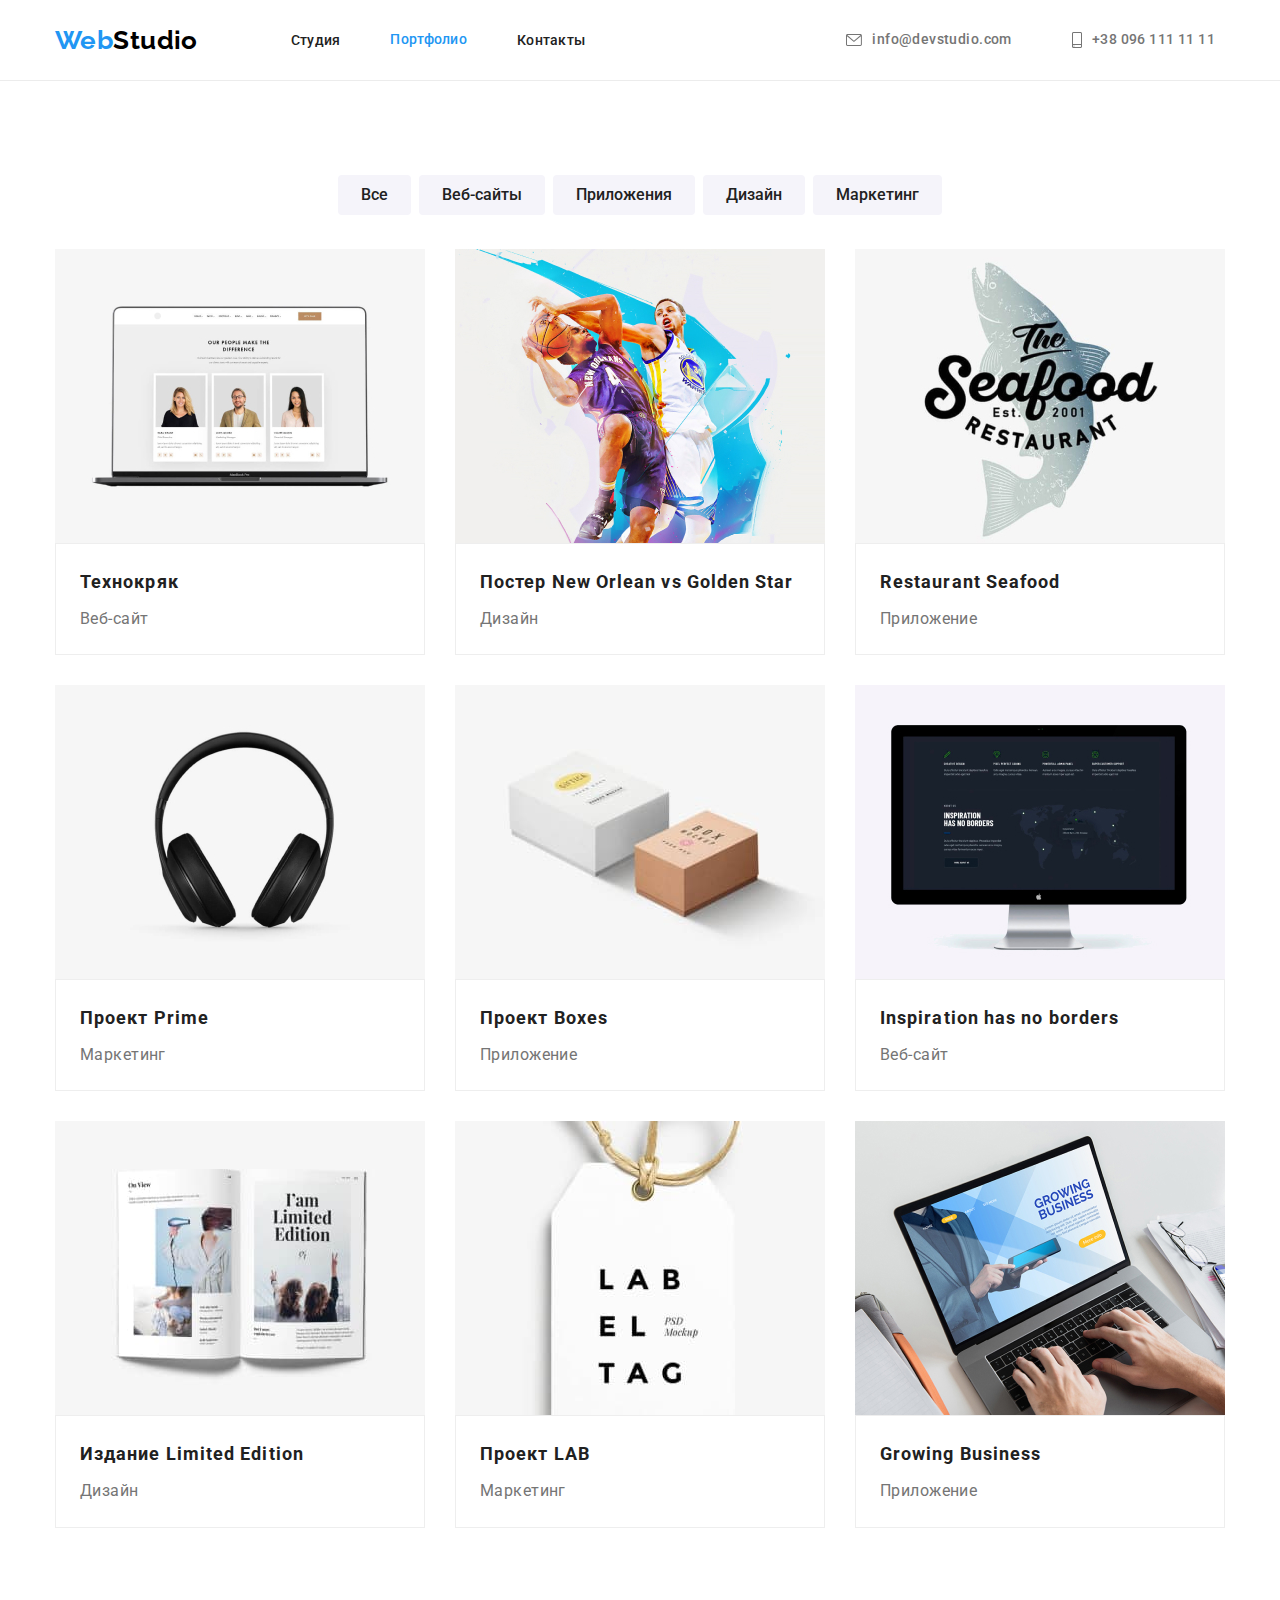
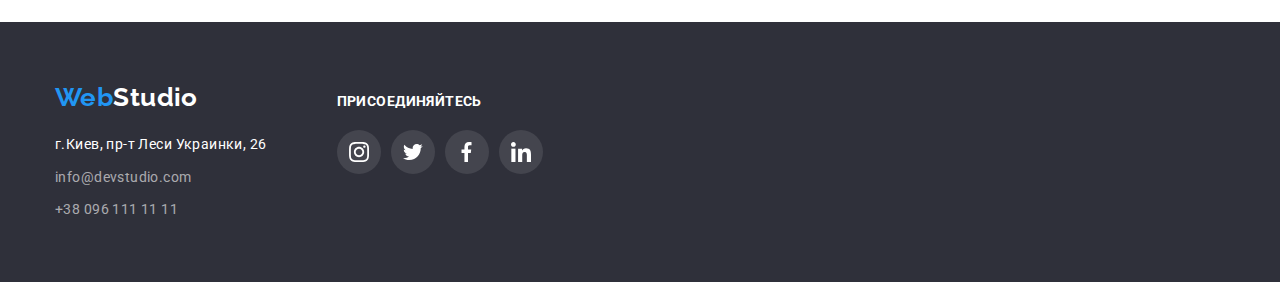
==== portfolio.html @ 2accdb9d "update" ====
<!DOCTYPE html>
<html lang="ru">
  <head>
    <meta charset="UTF-8" />
    <meta http-equiv="X-UA-Compatible" content="IE=edge" />
    <meta name="viewport" content="width=device-width, initial-scale=1.0" />
    <title>Документ</title>
    <link" rel="preconnect" href="https://fonts.googleapis.com" />
    <link rel="preconnect" href="https://fonts.gstatic.com" crossorigin />
    <link
      href="https://fonts.googleapis.com/css2?family=Raleway:wght@700&family=Roboto:wght@400;500;700;900&display=swap"
      rel="stylesheet"
    />
    <link
      rel="stylesheet"
      href="//cdnjs.cloudflare.com/ajax/libs/modern-normalize/1.1.0/modern-normalize.min.css"
    />
    <link rel="stylesheet" href="./css/styles.css" />
  </head>
  <body class="body">
    <header class="header">
      <div class="container header-container">
        <nav class="nav">
          <a lang="en" href="./index.html" class="logo">
            <span class="logo-accent">Web</span>Studio</a
          >
          <ul class="site-nav list">
            <li><a href="./index.html" class="link">Студия</a></li>
            <li>
              <a href="./portfolio.html" class="link current">Портфолио</a>
            </li>
            <li><a href="./portfolio.html" class="link">Контакты</a></li>
          </ul>
        </nav>
        <ul class="contact list">
          <li class="contact-list item">
            <a lang="en" href="mailto:info@devstudio.com" class="mailto">
              <svg class="icon-envelope" width="16px" height="12px">
                <use href="./images/symbol-defs.svg#icon-envelope"></use></svg
              >info@devstudio.com</a
            >
          </li>
          <li class="contact-list item">
            <a href="tel:+380961111111" class="phone"
              ><svg class="icon-tel" width="10px" height="16px">
                <use href="./images/symbol-defs.svg#icon-tel"></use>
              </svg>
              +38 096 111 11 11</a
            >
          </li>
        </ul>
      </div>
    </header>
    <main class="main">
      <section class="gallery">
        <div class="container">
          <h1 class="visually-hidden">Наши работы</h1>
          <ul class="btn-group">
            <li>
              <button class="button primary" type="button">Все</button>
            </li>
            <li>
              <button class="button primary" type="button">Веб-сайты</button>
            </li>
            <li>
              <button class="button primary" type="button">Приложения</button>
            </li>
            <li>
              <button class="button primary" type="button">Дизайн</button>
            </li>
            <li>
              <button class="button primary" type="button">Маркетинг</button>
            </li>
          </ul>
          <ul class="gallery-list">
            <li class="item">
              <a href="#" class="photo" target="_blank">
                <img src="./images/img-5.jpg" width="370" alt="Фото команды" />
                <div class="gallery-example">
                  <h2 class="gallery-title">Технокряк</h2>
                  <p class="example-work">Веб-сайт</p>
                </div>
              </a>
            </li>
            <li class="item">
              <a href="#" class="photo" target="_blank">
                <img
                  src="./images/img-6.jpg"
                  width="370"
                  alt="Фото спортсменов"
                />
                <div class="gallery-example">
                  <h2 class="gallery-title">
                    Постер New Orlean vs Golden Star
                  </h2>
                  <p class="example-work">Дизайн</p>
                </div>
              </a>
            </li>
            <li class="item">
              <a href="#" class="photo" target="_blank">
                <img
                  src="./images/img-7.jpg"
                  width="370"
                  alt="Фото ресторана"
                />
                <div class="gallery-example">
                  <h2 class="gallery-title">Restaurant Seafood</h2>
                  <p class="example-work">Приложение</p>
                </div>
              </a>
            </li>
            <li class="item">
              <a href="#" class="photo" target="_blank">
                <img
                  src="./images/img-8.jpg"
                  width="370"
                  alt="Фото ресторана"
                />
                <div class="gallery-example">
                  <h2 class="gallery-title">Проект Prime</h2>
                  <p class="example-work">Маркетинг</p>
                </div>
              </a>
            </li>
            <li class="item">
              <a href="#" class="photo" target="_blank">
                <img
                  src="./images/img17.jpg"
                  width="370"
                  alt="Фото ресторана"
                />
                <div class="gallery-example">
                  <h2 class="gallery-title">Проект Boxes</h2>
                  <p class="example-work">Приложение</p>
                </div>
              </a>
            </li>
            <li class="item">
              <a href="#" class="photo" target="_blank">
                <img
                  src="./images/img-10.jpg"
                  width="370"
                  alt="Фото ресторана"
                />
                <div class="gallery-example">
                  <h2 class="gallery-title">Inspiration has no borders</h2>
                  <p class="example-work">Веб-сайт</p>
                </div>
              </a>
            </li>
            <li class="item">
              <a href="#" class="photo" target="_blank">
                <img
                  src="./images/img31.jpg"
                  width="370"
                  alt="Фото ресторана"
                />
                <div class="gallery-example">
                  <h2 class="gallery-title">Издание Limited Edition</h2>
                  <p class="example-work">Дизайн</p>
                </div>
              </a>
            </li>
            <li class="item">
              <a href="#" class="photo" target="_blank">
                <img
                  src="./images/img32.jpg"
                  width="370"
                  alt="Фото ресторана"
                />
                <div class="gallery-example">
                  <h2 class="gallery-title">Проект LAB</h2>
                  <p class="example-work">Маркетинг</p>
                </div>
              </a>
            </li>
            <li class="item">
              <a href="#" class="photo" target="_blank">
                <img
                  src="./images/img33.jpg"
                  width="370"
                  alt="Фото ресторана"
                />
                <div class="gallery-example">
                  <h2 class="gallery-title">Growing Business</h2>
                  <p class="example-work">Приложение</p>
                </div>
              </a>
            </li>
          </ul>
        </div>
      </section>
    </main>
    <footer class="footer">
      <div class="container footer-container">
        <div class="locate">
          <a lang="en" href="./index.html" class="logo-footer"
            ><span class="logo-accent">Web</span>Studio</a
          >
          <address class="adress">
            <ul class="adress-list">
              <li class="adress-item">г.Киев, пр-т Леси Украинки, 26</li>
              <li>
                <a lang="en" href="mailto:info@devstudio.com" class="tel-item"
                  >info@devstudio.com</a
                >
              </li>
              <li>
                <a href="tel:+380961111111" class="tel-item"
                  >+38 096 111 11 11</a
                >
              </li>
            </ul>
          </address>
        </div>
        <div class="join">
          <h3 class="join-title">Присоединяйтесь</h3>
          <ul class="join-list">
            <li class="join-item">
              <a href="" class="join-social-net link">
                <svg class="join-icon" width="20" height="20">
                  <use href="./images/symbol-defs.svg#icon-instagram2" />
                </svg>
              </a>
            </li>
            <li class="join-item">
              <a href="" class="join-social-net link">
                <svg class="join-icon" width="20" height="20">
                  <use href="./images/symbol-defs.svg#icon-twitter" />
                </svg>
              </a>
            </li>
            <li class="join-item">
              <a href="" class="join-social-net link">
                <svg class="join-icon" width="20" height="20">
                  <use href="./images/symbol-defs.svg#icon-facebook" />
                </svg>
              </a>
            </li>
            <li class="join-item">
              <a href="" class="join-social-net link">
                <svg class="join-icon" width="20" height="20">
                  <use href="./images/symbol-defs.svg#icon-linkedin" />
                </svg>
              </a>
            </li>
          </ul>
        </div>
      </div>
    </footer>
  </body>
</html>
---- css/styles.css ----
:root {
  --primary-text-color: #212121;
  --title-text-color: #757575;
  --secondary-title-text-color: #000000;
  --accent-color: #2196f3;
  --secondary-accent-color: #188ce8;
  --primary-white-color: #ffffff;
  --primary-background-color: #2f303a;
  --secondary-background-color: #f5f4fa;
}

body {
  font-family: "Roboto", sans-serif;
  font-size: 14px;
  letter-spacing: 0.03em;
  color: var(--primary-text-color);
  background-color: var(--primary-white-color);
}

*,
*:before,
*:after {
  padding: 0px;
  margin: 0px;
  box-sizing: border-box;
}

ul {
  list-style: none;
  padding: 0px;
  margin: 0px;
}

h1,
h2,
h3,
h4,
h5,
h6,
p {
  margin-top: 0px;
  margin-bottom: 0px;
}

.site-nav {
  display: flex;
  align-items: center;
  justify-content: space-between;
  gap: 50px;
}

a {
  text-decoration: none;
}

.container {
  width: 1200px;
  padding-right: 15px;
  padding-left: 15px;
  margin-left: auto;
  margin-right: auto;
}

img {
  display: block;
  width: 100%;
  height: auto;
}

.header {
  border-bottom: 1px solid #ececec;
}

header.container {
  display: flex;
  align-items: center;
  justify-content: space-between;
}

.header-container {
  display: flex;
  align-items: center;
}

.nav {
  display: flex;
  align-items: center;
}

.logo {
  margin-right: 93px;
  padding-top: 24px;
  padding-bottom: 24px;
  text-decoration: none;
  font-family: "Raleway", sans-serif;
  font-weight: 700;
  font-size: 26px;
  line-height: 1.19;
  color: var(--secondary-title-text-color);
}

.logo-accent {
  color: var(--accent-color);
}

.link.current {
  display: block;
  padding-top: 32px;
  padding-bottom: 32px;
  color: var(--accent-color);
}

.link:hover,
.link:focus {
  color: var(--accent-color);
}

.link {
  font-weight: 500;
  font-size: 14px;
  line-height: 1.14;
  letter-spacing: 0.02em;
  color: var(--primary-text-color);
}

.contact {
  display: flex;
  align-items: center;
  gap: 50px;
  margin-left: auto;
}

.contact-list {
  display: flex;
  align-items: center;
  margin-right: 10px;
  gap: 10px;
}

.mailto {
  display: flex;
  align-items: center;
  padding-top: 32px;
  padding-bottom: 32px;
  font-weight: 500;
  font-size: 14px;
  line-height: 1.14;
  display: flex;
  align-items: center;
  color: var(--title-text-color);
  fill: currentColor;
}

.mailto:hover,
.mailto:focus {
  color: var(--accent-color);
}

.icon-envelope {
  margin-right: 10px;
}

.icon-envelope:hover,
.icon-envelope:focus {
  fill: var(--accent-color);
}

.phone {
  display: block;
  padding-top: 32px;
  padding-bottom: 32px;
  font-family: inherit;
  font-weight: 500;
  font-size: 14px;
  line-height: 1.14;
  display: flex;
  align-items: center;
  color: var(--title-text-color);
  fill: currentColor;
}

.phone:hover,
.phone:focus {
  color: var(--accent-color);
}

.icon-tel {
  margin-right: 10px;
}

.icon-tel:hover,
.icon-tel:focus {
  fill: var(--accent-color);
}

.hero {
  padding-top: 200px;
  padding-bottom: 200px;
  text-align: center;
  background-image: linear-gradient(
      to right,
      rgba(47, 48, 58, 0.4),
      rgba(47, 48, 58, 0.4)
    ),
    url(../images/herobg.jpg);
  background-color: var(--primary-background-color);
}

.overlay {
  max-width: 1600px;
  min-height: 600px;
  margin-left: auto;
  margin-right: auto;
  background-color: #c4c4c4;
  background-size: cover;
  background-repeat: no-repeat;
  background-position: center;
  text-align: center;
  outline: 1px solid black;
}

.hero-title {
  width: 696px;
  margin-bottom: 35px;
  margin-left: auto;
  margin-right: auto;
  font-weight: 900;
  font-size: 44px;
  text-transform: uppercase;
  line-height: 1.36;
  letter-spacing: 0.06em;
  color: var(--primary-white-color);
}

.button-primary:hover,
.button-primary:focus {
  background-color: var(--secondary-accent-color);
  color: var(--primary-white-color);
}

.button-primary {
  display: flex;
  align-items: center;
  text-align: center;
  justify-content: center;
  padding: 10px 22px;
  margin-bottom: 0px;
  margin-left: auto;
  margin-right: auto;
  border: none;
  border-radius: 4px;
  width: 200px;
  font-family: inherit;
  cursor: pointer;
  font-weight: 700;
  font-size: 16px;
  line-height: 1.88;
  letter-spacing: 0.06em;
  color: var(--primary-white-color);
  background-color: var(--accent-color);
}

.button {
  gap: 8px;
  padding: 8px 22px;
  color: var(--primary-text-color);
  background-color: var(--secondary-background-color);
  border: none;
}

.button.primary {
  display: flex;
  align-items: center;
  text-align: center;
  min-width: 73px;
  border-radius: 4px;
  margin-left: 0px;
  font-family: inherit;
  cursor: pointer;
  font-weight: 500;
  font-size: 16px;
  line-height: 1.6;
  color: var(--primary-white-color);
  background-color: var(--accent-color);
}

.btn-group .button:hover,
.btn-group .button:focus {
  color: var(--primary-white-color);
  background-color: var(--accent-color);
  box-shadow: 0px 4px 4px rgba(0, 0, 0, 0.15);
}

.btn-group {
  display: flex;
  align-items: center;
  justify-content: center;
  flex-wrap: wrap;
  gap: 8px;
  margin-bottom: 34px;
}

.btn-group .button {
  text-align: center;
  padding: 6px 22px;
  border: 1px solid transparent;
  border-radius: 4px;
  font-family: inherit;
  cursor: pointer;
  font-weight: 500;
  font-size: 16px;
  line-height: 1.6;
  color: var(--primary-text-color);
  background-color: var(--secondary-background-color);
}

.btn-group:nth-last-child(3) {
  margin-right: 0px;
}

/* наш особенност*/
section {
  padding-top: 94px;
  padding-bottom: 94px;
}

.section .features {
  margin-bottom: 0px;
  background-color: var(--primary-white-color);
}

.section.features .container {
  display: flex;
  align-items: center;
  justify-content: space-between;
}

.visually-hidden {
  border: 0;
  padding: 0;
  position: absolute;
  white-space: nowrap;
  width: 1px;
  height: 1px;
  overflow: hidden;
  clip: rect(0 0 0 0);
  clip-path: inset(50%);
  margin: -1px;
}

.features-list {
  display: flex;
  align-items: center;
  justify-content: space-between;
  gap: 30px;
}

.features-icon {
  display: flex;
  align-items: center;
  justify-content: center;
  width: 270px;
  height: 120px;
  margin-bottom: 30px;
  border-radius: 4px;
  background-color: var(--secondary-background-color);
  background-position: center;
}

.features-title {
  text-align: start;
  margin-top: 0px;
  margin-bottom: 10px;
  font-weight: 700;
  font-size: 14px;
  line-height: 1.14;
  text-transform: uppercase;
  color: var(--primary-text-color);
}

.features-text {
  text-align: start;
  margin-top: 0px;
  font-weight: 400;
  font-size: 14px;
  line-height: 1.7;
  color: var(--title-text-color);
}

.features-item:not(:last child) {
  margin-right: 30px;
}

.item:not(:last child) {
  margin-right: 30px;
}

.section.work {
  margin-top: 0px;
  padding-top: 0px;
  padding-bottom: 94px;
}

.work-title {
  display: flex;
  text-align: center;
  justify-content: center;
  margin-right: auto;
  margin-bottom: 50px;
  font-weight: 700;
  font-size: 36px;
  line-height: 1.17;
  color: var(--primary-text-color);
}

.work-list {
  display: flex;
  align-items: center;
  justify-content: space-between;
  gap: 30px;
}

.clients {
  padding-top: 94px;
  padding-bottom: 126px;
  background-color: var(--primary-white-color);
}

.clients-title {
  text-align: center;
  margin-bottom: 50px;
  font-weight: 700;
  font-size: 36px;
  line-height: 1.17;
  letter-spacing: 0.03em;
  color: var(--primary-text-color);
}

.clients-list {
  display: flex;
  align-items: center;
  gap: 30px;
}

.clients-item {
  display: flex;
  align-items: center;
  justify-content: center;
}

.clients-link {
  display: flex;
  align-items: center;
  justify-content: center;
  width: 170px;
  height: 92px;
  border: 1px solid #afb1b8;
  border-radius: 4px;
  fill: #afb1b8;
}

.clients-link:hover,
.clients-link:focus {
  border: 1px solid var(--accent-color);
  background-color: var(--primary-white-color);
  fill: var(--accent-color);
}
.section-team {
  padding-top: 94px;
  padding-bottom: 94px;
  background-color: var(--secondary-background-color);
}

.section-title {
  text-align: center;
  margin-bottom: 49px;
  font-weight: 700;
  font-size: 36px;
  line-height: 1.17;
  letter-spacing: 0.03em;
  color: var(--primary-text-color);
}

.team-list {
  display: flex;
  align-items: center;
  gap: 30px;
}

.team-item {
  width: 270px;
  height: 428px;
  box-shadow: 0px 1px 3px rgba(0, 0, 0, 0.12), 0px 1px 1px rgba(0, 0, 0, 0.14),
    0px 2px 1px rgba(0, 0, 0, 0.2);
  border-radius: 0px 0px 4px 4px;
  background-color: var(--primary-white-color);
}

.team {
  padding-top: 30px;
  padding-bottom: 30px;
  padding-right: 30px;
  padding-left: 30px;
}

.team-title {
  margin-bottom: 10px;
  align-content: center;
  text-align: center;
  justify-content: center;
  font-weight: 500;
  font-size: 16px;
  line-height: 1.18;
  color: var(--primary-text-color);
}

.vocation {
  margin-bottom: 16px;
  text-align: center;
  font-weight: 400;
  font-size: 16px;
  line-height: 1.18;
  color: var(--title-text-color);
}

.list-net {
  display: flex;
  align-items: center;
  justify-content: space-around;
  margin-top: 0px;
  margin-left: auto;
  margin-right: auto;
  gap: 10px;
}

.list-net-item {
  display: flex;
  align-items: center;
  justify-content: center;
  width: 44px;
  height: 44px;
  border-radius: 50%;
  cursor: pointer;
  background-color: var(--primary-white-color);
  fill: #afb1b8;
}

.list-net-item.one {
  width: 44px;
  border-radius: 50%;
}

.social-net.link {
  display: flex;
  align-items: center;
  justify-content: center;
  width: 44px;
  height: 44px;
  border-radius: 50%;
  fill: #afb1b8;
}

.social-net.link:hover,
.social-net.link:focus {
  background-color: var(--accent-color);
  fill: var(--primary-white-color);
}

.gallery {
  padding-top: 94px;
  padding-bottom: 94px;
}

.gallery.container {
  width: 1200px;
  padding-left: 15px;
  padding-right: 15px;
  margin-left: auto;
}

.gallery-title-hidden {
  display: none;
}

.gallery-title {
  margin-bottom: 4px;
  font-weight: 700;
  font-size: 18px;
  line-height: 2;
  letter-spacing: 0.06em;
  color: var(--primary-text-color);
}

.gallery-example {
  border: 1px solid #eeeeee;
  padding-top: 20px;
  padding-bottom: 20px;
  padding-left: 24px;
  padding-right: 24px;
}

.gallery-item {
  width: 370px;
  border-radius: 4px;
}

.gallery-item:nth-child(3) {
  margin-right: 0px;
}

.gallery-item:nth-last-child(3) {
  margin-bottom: 0px;
}

.gallery-list {
  display: flex;
  flex-wrap: wrap;
  gap: 30px;
}

.example-work {
  font-weight: 400;
  font-size: 16px;
  line-height: 1.9;
  color: var(--title-text-color);
}

.photo {
  display: inline-block;
  text-decoration: none;
}

.photo:hover,
.photo:focus {
  box-shadow: 0px 4px 4px rgba(0, 0, 0, 0.15);
}

.footer {
  padding-top: 60px;
  padding-bottom: 60px;
  margin-bottom: 0px;
  background-color: var(--primary-background-color);
}

.footer .logo-footer {
  display: inline-block;
  font-family: "Raleway";
  font-style: normal;
  margin-bottom: 20px;
  font-weight: 700;
  font-size: 26px;
  line-height: 1.19;
  text-decoration: none;
  color: var(--primary-white-color);
}

.locate {
  margin-right: 70px;
}

.adress {
  font-style: normal;
}

.adress-item:hover,
.adress-item:focus {
  color: var(--accent-color);
}

.adress-list {
  display: flex;
  flex-direction: column;
  gap: 9px;
}

.adress-item {
  font-size: 14px;
  line-height: 1.7;
  color: var(--primary-white-color);
}

.mailto-item {
  font-size: 14px;
  line-height: 1.7;
  letter-spacing: 0.02em;
  color: rgba(255, 255, 255, 0.6);
}

.mailto-item:hover,
.mailto-item:focus {
  color: var(--accent-color);
}

.tel-item {
  font-family: inherit;
  font-size: 14px;
  line-height: 1.7;
  color: rgba(255, 255, 255, 0.6);
}

.tel-item:hover,
.tel-item:focus {
  color: var(--accent-color);
}

footer.container {
  display: flex;
  align-items: center;
  justify-content: center;
}

.footer-container {
  display: flex;
  align-items: baseline;
}

.join-title {
  margin-bottom: 20px;
  padding-top: 0px;
  padding-bottom: 0px;
  font-weight: 700;
  font-size: 14px;
  line-height: 1.14;
  letter-spacing: 0.03em;
  text-transform: uppercase;
  color: var(--primary-white-color);
}

.join-list {
  display: flex;
  align-items: center;
  justify-content: space-around;
  gap: 10px;
  width: 206px;
  height: 45px;
}

.join-item {
  gap: 10px;
}

.join-social-net.link {
  display: flex;
  align-items: center;
  justify-content: center;
  border-radius: 50%;
  width: 44px;
  height: 44px;
  background-color: rgba(255, 255, 255, 0.1);
  fill: currentColor;
}

.join-social-net.link:hover,
.join-social-net.link:focus {
  background-color: var(--accent-color);
}

.join-icon {
  fill: var(--primary-white-color);
}
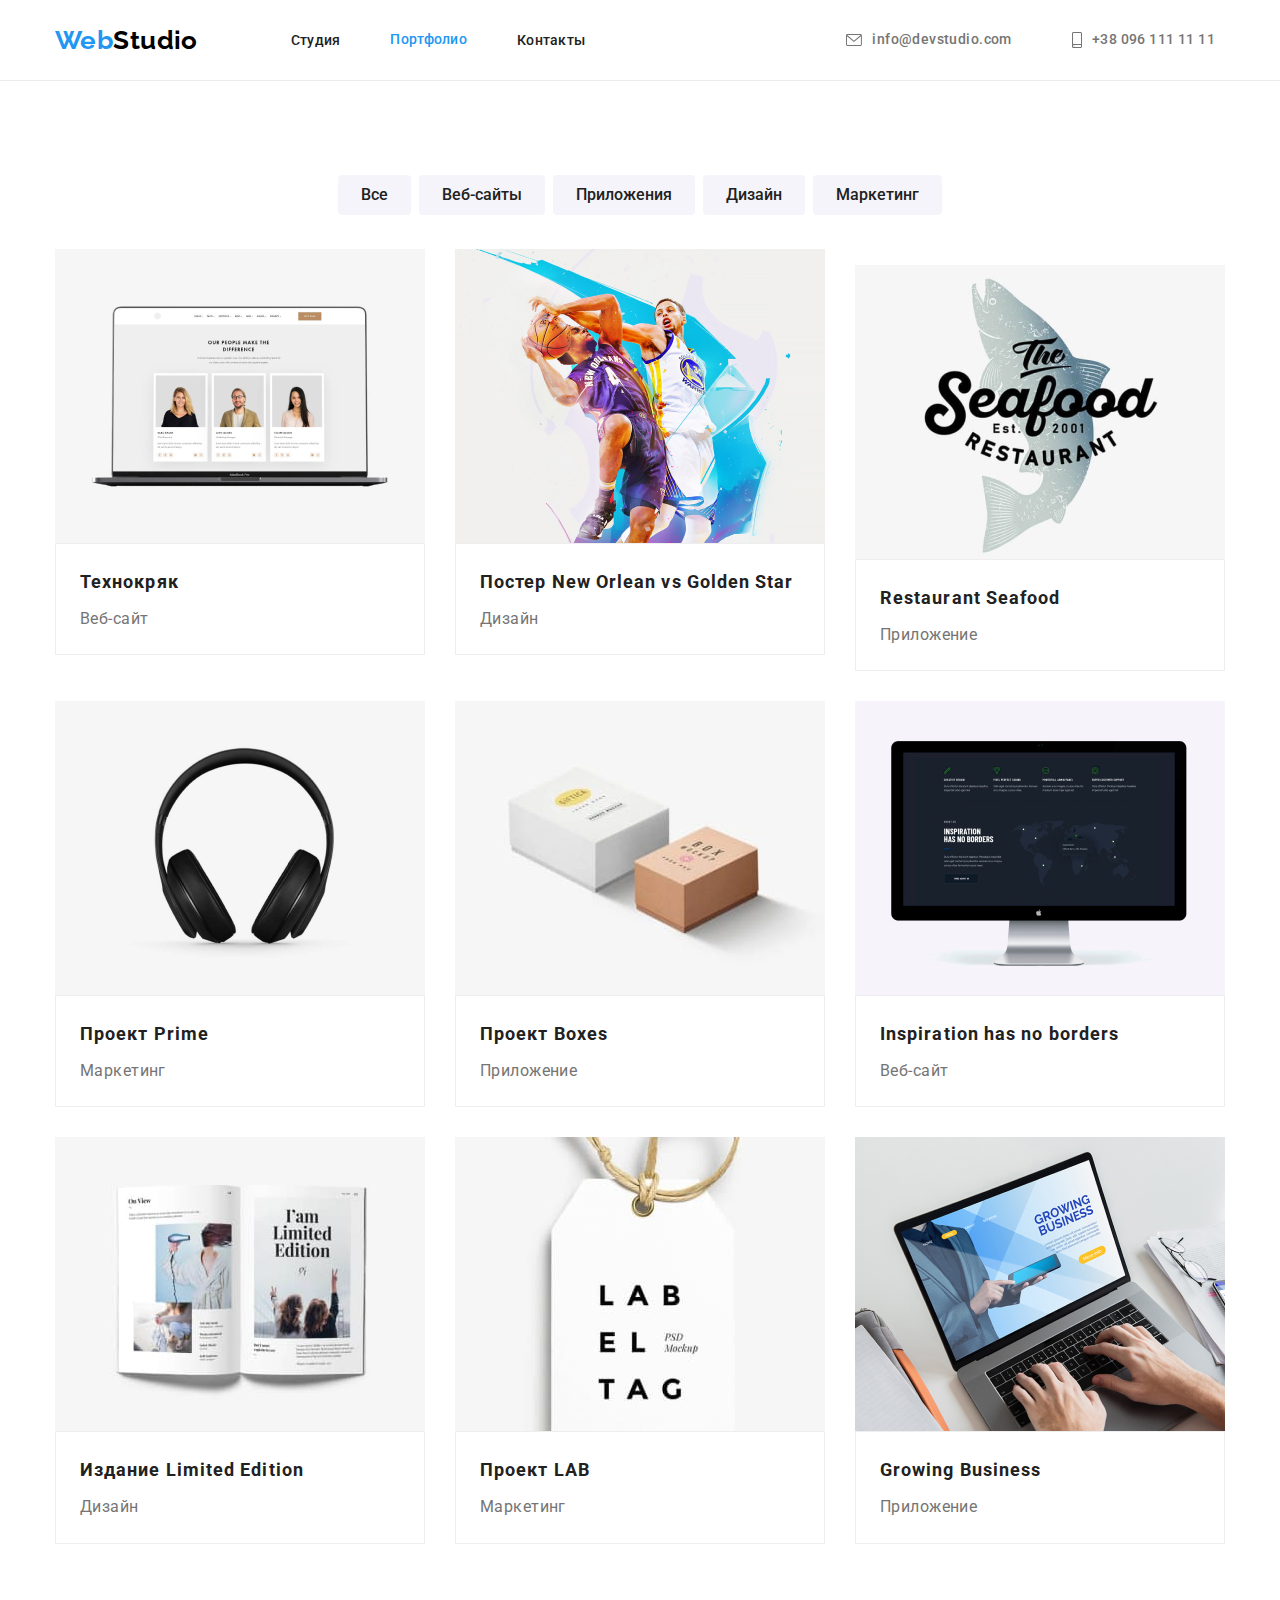
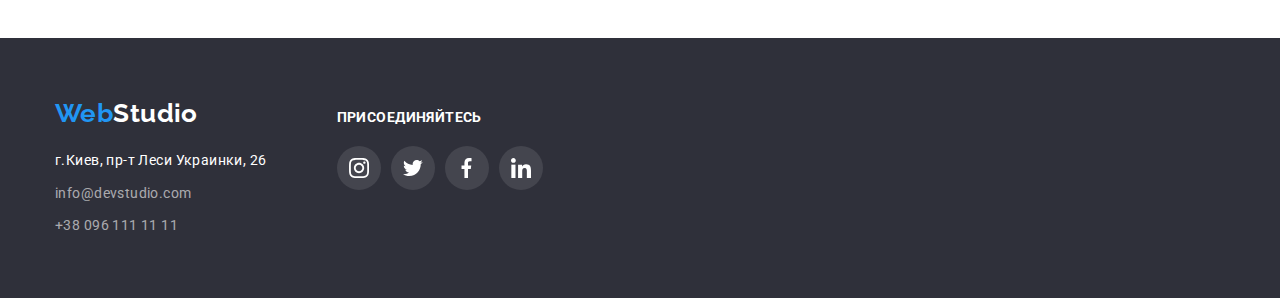
==== commit 8ab09617: "upgrade" ====
--- a/portfolio.html
+++ b/portfolio.html
@@ -75,7 +75,21 @@
           <ul class="gallery-list">
             <li class="item">
               <a href="#" class="photo" target="_blank">
-                <img src="./images/img-5.jpg" width="370" alt="Фото команды" />
+                <div class="gallery-picture">
+                  <img
+                    src="./images/img-5.jpg"
+                    width="370"
+                    alt="Фото команды"
+                  />
+                  <div class="gallery-overlay-text">
+                    <p class="gallery-overlay">
+                      Ресурс предлагает комплексные предложения с разным уровнем
+                      функционала и сервисов. Все это позволит посетителю
+                      получить исчерпывающие сведения о компании или частном
+                      лице.
+                    </p>
+                  </div>
+                </div>
                 <div class="gallery-example">
                   <h2 class="gallery-title">Технокряк</h2>
                   <p class="example-work">Веб-сайт</p>
@@ -84,11 +98,21 @@
             </li>
             <li class="item">
               <a href="#" class="photo" target="_blank">
-                <img
-                  src="./images/img-6.jpg"
-                  width="370"
-                  alt="Фото спортсменов"
-                />
+                <div class="gallery-picture">
+                  <img
+                    src="./images/img-6.jpg"
+                    width="370"
+                    alt="Фото спортсменов"
+                  />
+                  <div class="gallery-overlay-text">
+                    <p class="gallery-overlay">
+                      Ресурс предлагает комплексные предложения с разным уровнем
+                      функционала и сервисов. Все это позволит посетителю
+                      получить исчерпывающие сведения о компании или частном
+                      лице.
+                    </p>
+                  </div>
+                </div>
                 <div class="gallery-example">
                   <h2 class="gallery-title">
                     Постер New Orlean vs Golden Star
@@ -98,12 +122,23 @@
               </a>
             </li>
             <li class="item">
-              <a href="#" class="photo" target="_blank">
-                <img
+              <a href="#" class="photo" target="_blank"></a>
+                <div
+                  class="gallery-picture"> 
+                  <img
                   src="./images/img-7.jpg"
                   width="370"
                   alt="Фото ресторана"
-                />
+                />  
+                <div class="gallery-overlay-text">
+                    <p class="gallery-overlay">
+                      Ресурс предлагает комплексные предложения с разным уровнем
+                      функционала и сервисов. Все это позволит посетителю
+                      получить исчерпывающие сведения о компании или частном
+                      лице.
+                    </p>
+                  </div>
+                </div>
                 <div class="gallery-example">
                   <h2 class="gallery-title">Restaurant Seafood</h2>
                   <p class="example-work">Приложение</p>
@@ -112,11 +147,22 @@
             </li>
             <li class="item">
               <a href="#" class="photo" target="_blank">
+                <div
+                  class="gallery-picture"> 
                 <img
                   src="./images/img-8.jpg"
                   width="370"
                   alt="Фото ресторана"
-                />
+              />
+                <div class="gallery-overlay-text">
+                    <p class="gallery-overlay">
+                      Ресурс предлагает комплексные предложения с разным уровнем
+                      функционала и сервисов. Все это позволит посетителю
+                      получить исчерпывающие сведения о компании или частном
+                      лице.
+                    </p>
+                  </div>
+                </div>
                 <div class="gallery-example">
                   <h2 class="gallery-title">Проект Prime</h2>
                   <p class="example-work">Маркетинг</p>
@@ -125,11 +171,22 @@
             </li>
             <li class="item">
               <a href="#" class="photo" target="_blank">
+                <div
+                  class="gallery-picture"> 
                 <img
                   src="./images/img17.jpg"
                   width="370"
                   alt="Фото ресторана"
                 />
+                <div class="gallery-overlay-text">
+                    <p class="gallery-overlay">
+                      Ресурс предлагает комплексные предложения с разным уровнем
+                      функционала и сервисов. Все это позволит посетителю
+                      получить исчерпывающие сведения о компании или частном
+                      лице.
+                    </p>
+                  </div>
+                </div>
                 <div class="gallery-example">
                   <h2 class="gallery-title">Проект Boxes</h2>
                   <p class="example-work">Приложение</p>
@@ -138,11 +195,22 @@
             </li>
             <li class="item">
               <a href="#" class="photo" target="_blank">
+                <div
+                  class="gallery-picture"> 
                 <img
                   src="./images/img-10.jpg"
                   width="370"
                   alt="Фото ресторана"
                 />
+                <div class="gallery-overlay-text">
+                    <p class="gallery-overlay">
+                      Ресурс предлагает комплексные предложения с разным уровнем
+                      функционала и сервисов. Все это позволит посетителю
+                      получить исчерпывающие сведения о компании или частном
+                      лице.
+                    </p>
+                  </div>
+                </div>
                 <div class="gallery-example">
                   <h2 class="gallery-title">Inspiration has no borders</h2>
                   <p class="example-work">Веб-сайт</p>
@@ -151,11 +219,22 @@
             </li>
             <li class="item">
               <a href="#" class="photo" target="_blank">
+                <div
+                  class="gallery-picture"> 
                 <img
                   src="./images/img31.jpg"
                   width="370"
                   alt="Фото ресторана"
                 />
+                <div class="gallery-overlay-text">
+                    <p class="gallery-overlay">
+                      Ресурс предлагает комплексные предложения с разным уровнем
+                      функционала и сервисов. Все это позволит посетителю
+                      получить исчерпывающие сведения о компании или частном
+                      лице.
+                    </p>
+                  </div>
+                </div>
                 <div class="gallery-example">
                   <h2 class="gallery-title">Издание Limited Edition</h2>
                   <p class="example-work">Дизайн</p>
@@ -164,11 +243,21 @@
             </li>
             <li class="item">
               <a href="#" class="photo" target="_blank">
+                <div
+                  class="gallery-picture"> 
                 <img
                   src="./images/img32.jpg"
                   width="370"
                   alt="Фото ресторана"
-                />
+                /><div class="gallery-overlay-text">
+                    <p class="gallery-overlay">
+                      Ресурс предлагает комплексные предложения с разным уровнем
+                      функционала и сервисов. Все это позволит посетителю
+                      получить исчерпывающие сведения о компании или частном
+                      лице.
+                    </p>
+                  </div>
+                </div>
                 <div class="gallery-example">
                   <h2 class="gallery-title">Проект LAB</h2>
                   <p class="example-work">Маркетинг</p>
@@ -177,11 +266,22 @@
             </li>
             <li class="item">
               <a href="#" class="photo" target="_blank">
+                <div
+                  class="gallery-picture"> 
                 <img
                   src="./images/img33.jpg"
                   width="370"
                   alt="Фото ресторана"
                 />
+                <div class="gallery-overlay-text">
+                    <p class="gallery-overlay">
+                      Ресурс предлагает комплексные предложения с разным уровнем
+                      функционала и сервисов. Все это позволит посетителю
+                      получить исчерпывающие сведения о компании или частном
+                      лице.
+                    </p>
+                  </div>
+                </div>
                 <div class="gallery-example">
                   <h2 class="gallery-title">Growing Business</h2>
                   <p class="example-work">Приложение</p>
@@ -249,5 +349,6 @@
         </div>
       </div>
     </footer>
+    <script src="./js/modal.js"></script>
   </body>
 </html>
--- a/css/styles.css
+++ b/css/styles.css
@@ -7,6 +7,7 @@
   --primary-white-color: #ffffff;
   --primary-background-color: #2f303a;
   --secondary-background-color: #f5f4fa;
+  --timing-function: cubic-bezier(0.4, 0, 0.2, 1);
 }
 
 body {
@@ -149,6 +150,7 @@
   align-items: center;
   color: var(--title-text-color);
   fill: currentColor;
+  transition: color 250ms var(--timing-function);
 }
 
 .mailto:hover,
@@ -177,6 +179,7 @@
   align-items: center;
   color: var(--title-text-color);
   fill: currentColor;
+  transition: color 250ms var(--timing-function);
 }
 
 .phone:hover,
@@ -258,6 +261,7 @@
   letter-spacing: 0.06em;
   color: var(--primary-white-color);
   background-color: var(--accent-color);
+  transition: background-color 250ms var(--timing-function); color 250ms var(--timing-function);
 }
 
 .button {
@@ -312,10 +316,68 @@
   line-height: 1.6;
   color: var(--primary-text-color);
   background-color: var(--secondary-background-color);
+  transition: background-color 250ms var(--timing-function); color 250ms var(--timing-function);
 }
 
 .btn-group:nth-last-child(3) {
   margin-right: 0px;
+}
+
+
+.backdrop {
+  position: fixed;
+  top: 0px;
+  left: 0px;
+  width: 100%;
+  height: 100%;
+  background-color: rgba(0, 0, 0, 0.2);
+}
+
+.backdrop.is-hidden {
+  opacity: 0;
+  pointer-events: none;
+  visibility: hidden;
+}
+
+.modal {
+  display: flex;
+  position: absolute;
+  top: 50%;
+  left: 50%;
+  width: 528px;
+  height: 581px;
+  padding: 15px;
+  background-color: var(--primary-white-color);
+  box-shadow: 0px 1px 3px rgba(0, 0, 0, 0.12), 0px 1px 1px rgba(0, 0, 0, 0.14), 0px 2px 1px rgba(0, 0, 0, 0.2);
+  border-radius: 4px;
+  opacity: 1;
+  transform: translate(-50%, -50%) scale(1);
+  transition: transform 250ms var(--timing-function), opacity 250ms var(--timing-function), visibility 250ms var(--timing-function);
+}
+ 
+.backdrop.is-hidden .modal {
+transform: translate(-50%, -50%) scale(0.8);
+}
+
+.modal-close {
+  width: 18px;
+  height: 18px;
+  background-color: var(--primary-white-color);
+  fill: var(--secondary-title-text-color);
+}
+
+.button-modal {
+  display: flex;
+  width: 30px;
+  height: 30px;
+  border-radius: 50%;
+  border: 1px solid rgba(0, 0, 0, 0.1);
+  align-items: center;
+  justify-content: center;
+  background-color: var(--primary-white-color);
+  top: 8px;
+  right: 8px;
+  position: absolute;
 }
 
 /* наш особенност*/
@@ -420,6 +482,33 @@
   gap: 30px;
 }
 
+.work-ad {
+  position: relative;
+}
+
+.ad {
+  position: absolute;
+  bottom: 0px;
+  display: flex;
+  text-align: center;
+  justify-content: center;
+  width: 100%;
+  height: 70px;
+  background: rgba(47, 48, 58, 0.8);
+}
+
+.ad-name{
+  font-weight: 700;
+  font-size: 14px;
+  line-height: 1.14;
+  text-align: center;
+  padding-top: 27px;
+  padding-bottom: 27px;
+  letter-spacing: 0.03em;
+  text-transform: uppercase;
+  color: var(--primary-white-color);
+}
+
 .clients {
   padding-top: 94px;
   padding-bottom: 126px;
@@ -457,6 +546,7 @@
   border: 1px solid #afb1b8;
   border-radius: 4px;
   fill: #afb1b8;
+  transition: color 250ms var(--timing-function);
 }
 
 .clients-link:hover,
@@ -558,6 +648,7 @@
   height: 44px;
   border-radius: 50%;
   fill: #afb1b8;
+  transition: color 250ms var(--timing-function), background-color 250ms var(--timing-function);
 }
 
 .social-net.link:hover,
@@ -628,12 +719,45 @@
 .photo {
   display: inline-block;
   text-decoration: none;
+  transition: box-shadow 250ms var(--timing-function);
 }
 
 .photo:hover,
 .photo:focus {
   box-shadow: 0px 4px 4px rgba(0, 0, 0, 0.15);
 }
+
+.gallery-overlay-text{
+  position: absolute;
+top: 0;
+left: 0;
+width: 100%;
+height: 100%;
+color: var(--primary-white-color);
+background-color: rgba(33, 150, 243, 0.9);
+transform: translateY(100%);
+transition: transform 250ms cubic-bezier(0.4, 0, 0.2, 1);
+padding: 63px 24px;
+}
+
+.gallery-overlay {
+  font-weight: 400;
+  font-size: 18px;
+  line-height: 1.56;
+  letter-spacing: 0.03em;
+  text-align: start;
+}
+
+.gallery-picture {
+  position: relative;
+  overflow: hidden;
+}
+
+.photo:hover .gallery-overlay-text,
+.photo:focus .gallery-overlay-text {
+  transform: translateY(0%);
+}
+
 
 .footer {
   padding-top: 60px;
@@ -677,6 +801,7 @@
   font-size: 14px;
   line-height: 1.7;
   color: var(--primary-white-color);
+  transition: color 250ms var(--timing-function);
 }
 
 .mailto-item {
@@ -684,6 +809,7 @@
   line-height: 1.7;
   letter-spacing: 0.02em;
   color: rgba(255, 255, 255, 0.6);
+  transition: color 250ms var(--timing-function);
 }
 
 .mailto-item:hover,
@@ -696,6 +822,7 @@
   font-size: 14px;
   line-height: 1.7;
   color: rgba(255, 255, 255, 0.6);
+  transition: color 250ms var(--timing-function);
 }
 
 .tel-item:hover,
@@ -748,6 +875,7 @@
   height: 44px;
   background-color: rgba(255, 255, 255, 0.1);
   fill: currentColor;
+  transition: color 250ms var(--timing-function);
 }
 
 .join-social-net.link:hover,
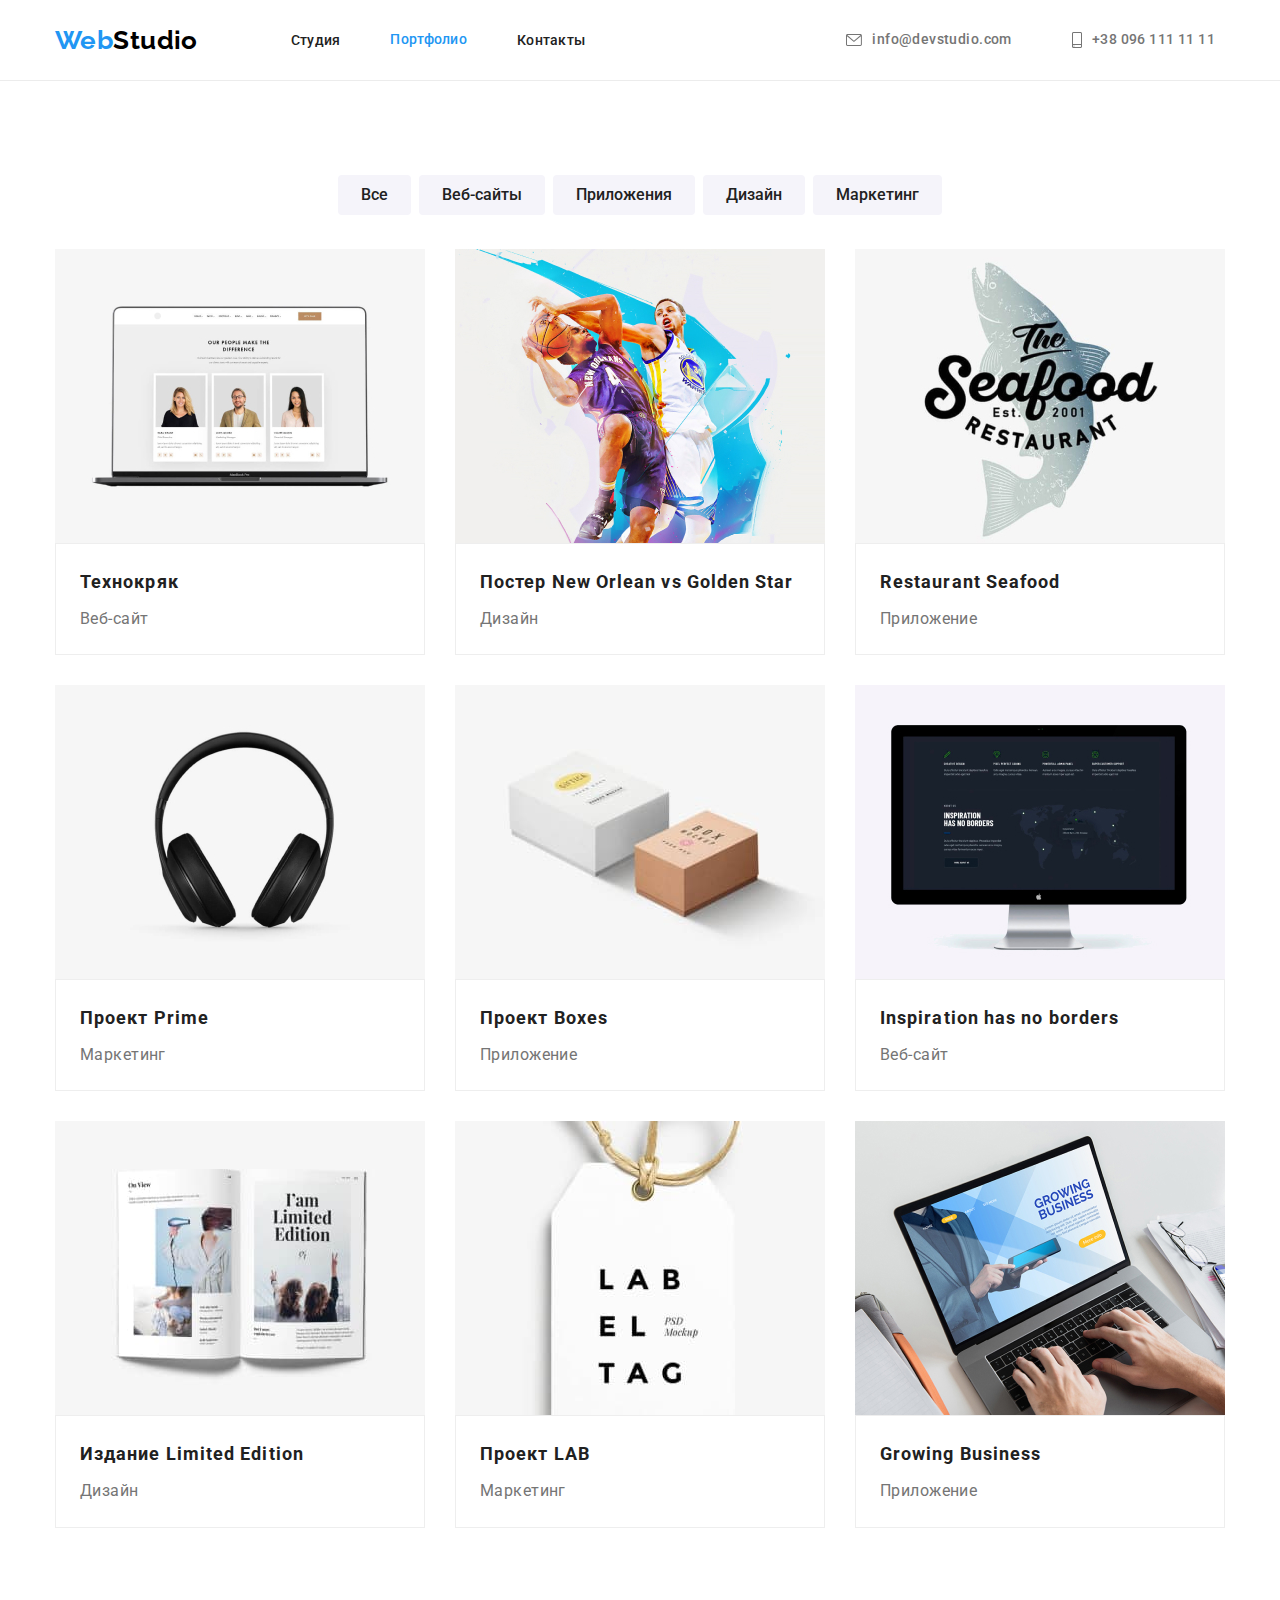
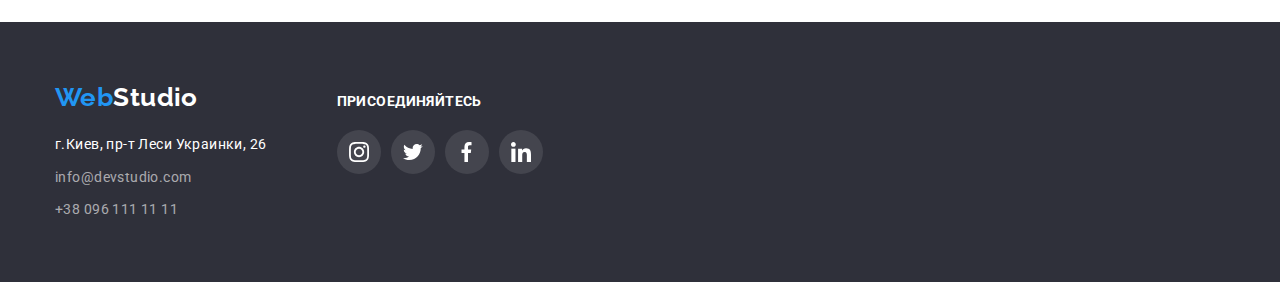
==== commit 9641b02f: "upgrade" ====
--- a/portfolio.html
+++ b/portfolio.html
@@ -122,15 +122,14 @@
               </a>
             </li>
             <li class="item">
-              <a href="#" class="photo" target="_blank"></a>
-                <div
-                  class="gallery-picture"> 
-                  <img
-                  src="./images/img-7.jpg"
-                  width="370"
-                  alt="Фото ресторана"
-                />  
-                <div class="gallery-overlay-text">
+              <a href="#" class="photo" target="_blank">
+                <div class="gallery-picture">
+                  <img
+                    src="./images/img-7.jpg"
+                    width="370"
+                    alt="Фото ресторана"
+                  />
+                  <div class="gallery-overlay-text">
                     <p class="gallery-overlay">
                       Ресурс предлагает комплексные предложения с разным уровнем
                       функционала и сервисов. Все это позволит посетителю
@@ -147,14 +146,13 @@
             </li>
             <li class="item">
               <a href="#" class="photo" target="_blank">
-                <div
-                  class="gallery-picture"> 
-                <img
-                  src="./images/img-8.jpg"
-                  width="370"
-                  alt="Фото ресторана"
-              />
-                <div class="gallery-overlay-text">
+                <div class="gallery-picture">
+                  <img
+                    src="./images/img-8.jpg"
+                    width="370"
+                    alt="Фото ресторана"
+                  />
+                  <div class="gallery-overlay-text">
                     <p class="gallery-overlay">
                       Ресурс предлагает комплексные предложения с разным уровнем
                       функционала и сервисов. Все это позволит посетителю
@@ -171,14 +169,13 @@
             </li>
             <li class="item">
               <a href="#" class="photo" target="_blank">
-                <div
-                  class="gallery-picture"> 
-                <img
-                  src="./images/img17.jpg"
-                  width="370"
-                  alt="Фото ресторана"
-                />
-                <div class="gallery-overlay-text">
+                <div class="gallery-picture">
+                  <img
+                    src="./images/img17.jpg"
+                    width="370"
+                    alt="Фото ресторана"
+                  />
+                  <div class="gallery-overlay-text">
                     <p class="gallery-overlay">
                       Ресурс предлагает комплексные предложения с разным уровнем
                       функционала и сервисов. Все это позволит посетителю
@@ -195,14 +192,13 @@
             </li>
             <li class="item">
               <a href="#" class="photo" target="_blank">
-                <div
-                  class="gallery-picture"> 
-                <img
-                  src="./images/img-10.jpg"
-                  width="370"
-                  alt="Фото ресторана"
-                />
-                <div class="gallery-overlay-text">
+                <div class="gallery-picture">
+                  <img
+                    src="./images/img-10.jpg"
+                    width="370"
+                    alt="Фото ресторана"
+                  />
+                  <div class="gallery-overlay-text">
                     <p class="gallery-overlay">
                       Ресурс предлагает комплексные предложения с разным уровнем
                       функционала и сервисов. Все это позволит посетителю
@@ -219,14 +215,13 @@
             </li>
             <li class="item">
               <a href="#" class="photo" target="_blank">
-                <div
-                  class="gallery-picture"> 
-                <img
-                  src="./images/img31.jpg"
-                  width="370"
-                  alt="Фото ресторана"
-                />
-                <div class="gallery-overlay-text">
+                <div class="gallery-picture">
+                  <img
+                    src="./images/img31.jpg"
+                    width="370"
+                    alt="Фото ресторана"
+                  />
+                  <div class="gallery-overlay-text">
                     <p class="gallery-overlay">
                       Ресурс предлагает комплексные предложения с разным уровнем
                       функционала и сервисов. Все это позволит посетителю
@@ -243,13 +238,13 @@
             </li>
             <li class="item">
               <a href="#" class="photo" target="_blank">
-                <div
-                  class="gallery-picture"> 
-                <img
-                  src="./images/img32.jpg"
-                  width="370"
-                  alt="Фото ресторана"
-                /><div class="gallery-overlay-text">
+                <div class="gallery-picture">
+                  <img
+                    src="./images/img32.jpg"
+                    width="370"
+                    alt="Фото ресторана"
+                  />
+                  <div class="gallery-overlay-text">
                     <p class="gallery-overlay">
                       Ресурс предлагает комплексные предложения с разным уровнем
                       функционала и сервисов. Все это позволит посетителю
@@ -266,14 +261,13 @@
             </li>
             <li class="item">
               <a href="#" class="photo" target="_blank">
-                <div
-                  class="gallery-picture"> 
-                <img
-                  src="./images/img33.jpg"
-                  width="370"
-                  alt="Фото ресторана"
-                />
-                <div class="gallery-overlay-text">
+                <div class="gallery-picture">
+                  <img
+                    src="./images/img33.jpg"
+                    width="370"
+                    alt="Фото ресторана"
+                  />
+                  <div class="gallery-overlay-text">
                     <p class="gallery-overlay">
                       Ресурс предлагает комплексные предложения с разным уровнем
                       функционала и сервисов. Все это позволит посетителю
--- a/css/styles.css
+++ b/css/styles.css
@@ -122,6 +122,7 @@
   line-height: 1.14;
   letter-spacing: 0.02em;
   color: var(--primary-text-color);
+  transition: color 250ms var(--timing-function);
 }
 
 .contact {
@@ -261,7 +262,7 @@
   letter-spacing: 0.06em;
   color: var(--primary-white-color);
   background-color: var(--accent-color);
-  transition: background-color 250ms var(--timing-function); color 250ms var(--timing-function);
+  transition: background-color 250ms var(--timing-function);
 }
 
 .button {
@@ -316,13 +317,13 @@
   line-height: 1.6;
   color: var(--primary-text-color);
   background-color: var(--secondary-background-color);
-  transition: background-color 250ms var(--timing-function); color 250ms var(--timing-function);
+  transition: background-color 250ms var(--timing-function),
+    color 250ms var(--timing-function), box-shadow 250ms var(--timing-function);
 }
 
 .btn-group:nth-last-child(3) {
   margin-right: 0px;
 }
-
 
 .backdrop {
   position: fixed;
@@ -331,6 +332,7 @@
   width: 100%;
   height: 100%;
   background-color: rgba(0, 0, 0, 0.2);
+  opacity: 1;
 }
 
 .backdrop.is-hidden {
@@ -348,20 +350,23 @@
   height: 581px;
   padding: 15px;
   background-color: var(--primary-white-color);
-  box-shadow: 0px 1px 3px rgba(0, 0, 0, 0.12), 0px 1px 1px rgba(0, 0, 0, 0.14), 0px 2px 1px rgba(0, 0, 0, 0.2);
+  box-shadow: 0px 1px 3px rgba(0, 0, 0, 0.12), 0px 1px 1px rgba(0, 0, 0, 0.14),
+    0px 2px 1px rgba(0, 0, 0, 0.2);
   border-radius: 4px;
   opacity: 1;
   transform: translate(-50%, -50%) scale(1);
-  transition: transform 250ms var(--timing-function), opacity 250ms var(--timing-function), visibility 250ms var(--timing-function);
-}
- 
+  transition: transform 250ms var(--timing-function),
+    opacity 250ms var(--timing-function),
+    visibility 250ms var(--timing-function);
+}
+
 .backdrop.is-hidden .modal {
-transform: translate(-50%, -50%) scale(0.8);
+  transform: translate(-50%, -50%) scale(0.8);
 }
 
 .modal-close {
-  width: 18px;
-  height: 18px;
+  width: 30px;
+  height: 30px;
   background-color: var(--primary-white-color);
   fill: var(--secondary-title-text-color);
 }
@@ -497,7 +502,7 @@
   background: rgba(47, 48, 58, 0.8);
 }
 
-.ad-name{
+.ad-name {
   font-weight: 700;
   font-size: 14px;
   line-height: 1.14;
@@ -546,13 +551,12 @@
   border: 1px solid #afb1b8;
   border-radius: 4px;
   fill: #afb1b8;
-  transition: color 250ms var(--timing-function);
+  transition: fill, border-color 250ms var(--timing-function);
 }
 
 .clients-link:hover,
 .clients-link:focus {
-  border: 1px solid var(--accent-color);
-  background-color: var(--primary-white-color);
+  border-color: var(--accent-color);
   fill: var(--accent-color);
 }
 .section-team {
@@ -648,7 +652,8 @@
   height: 44px;
   border-radius: 50%;
   fill: #afb1b8;
-  transition: color 250ms var(--timing-function), background-color 250ms var(--timing-function);
+  transition: fill 250ms var(--timing-function),
+    background-color 250ms var(--timing-function);
 }
 
 .social-net.link:hover,
@@ -727,17 +732,17 @@
   box-shadow: 0px 4px 4px rgba(0, 0, 0, 0.15);
 }
 
-.gallery-overlay-text{
+.gallery-overlay-text {
   position: absolute;
-top: 0;
-left: 0;
-width: 100%;
-height: 100%;
-color: var(--primary-white-color);
-background-color: rgba(33, 150, 243, 0.9);
-transform: translateY(100%);
-transition: transform 250ms cubic-bezier(0.4, 0, 0.2, 1);
-padding: 63px 24px;
+  top: 0;
+  left: 0;
+  width: 100%;
+  height: 100%;
+  color: var(--primary-white-color);
+  background-color: rgba(33, 150, 243, 0.9);
+  transform: translateY(100%);
+  transition: transform 250ms cubic-bezier(0.4, 0, 0.2, 1);
+  padding: 63px 24px;
 }
 
 .gallery-overlay {
@@ -758,7 +763,6 @@
   transform: translateY(0%);
 }
 
-
 .footer {
   padding-top: 60px;
   padding-bottom: 60px;
@@ -875,7 +879,7 @@
   height: 44px;
   background-color: rgba(255, 255, 255, 0.1);
   fill: currentColor;
-  transition: color 250ms var(--timing-function);
+  transition: background-color 250ms var(--timing-function);
 }
 
 .join-social-net.link:hover,
